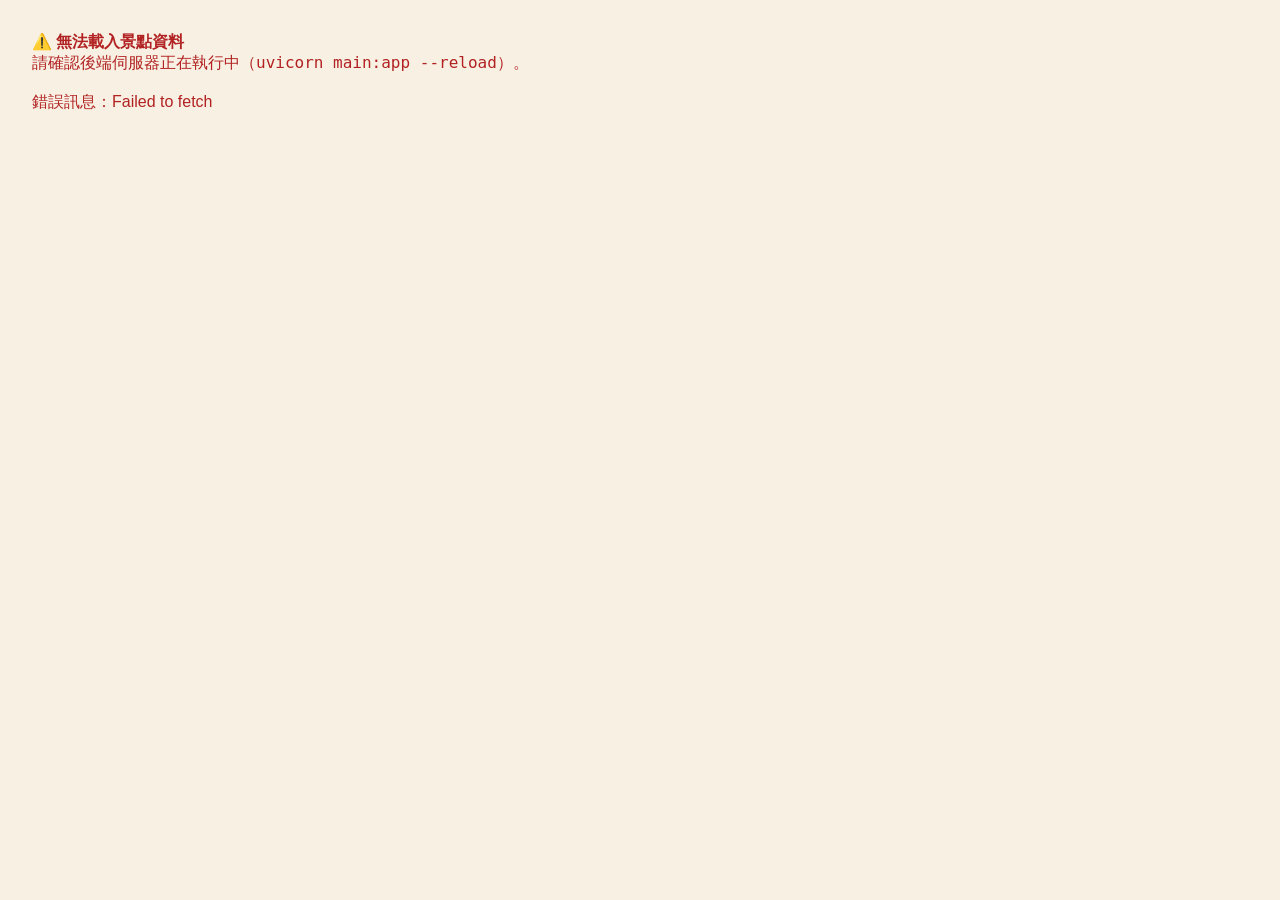
==== card.html @ 756aeb40 "11:52 with 302+ images" ====
<!DOCTYPE html>
<html lang="zh-TW">
<head>
  <meta charset="UTF-8" />
  <meta name="viewport" content="width=device-width, initial-scale=1.0" />
  <title>台灣神社集章圖鑑</title>
  <link rel="preconnect" href="https://fonts.googleapis.com" />
  <link rel="preconnect" href="https://fonts.gstatic.com" crossorigin />
  <link href="https://fonts.googleapis.com/css2?family=Noto+Serif+TC:wght@400;700&display=swap" rel="stylesheet" />
  <link rel="stylesheet" href="card.css" />
</head>
<body>

  <header class="site-header">
    <div class="header-inner">
      <a href="index.html" class="back-btn" aria-label="返回神社地圖">← 地圖</a>
      <div class="header-icon" aria-hidden="true">⛩️</div>
      <div>
        <h1 class="site-title">台灣神社集章圖鑑</h1>
        <p class="site-sub">走訪神社，集齊印章</p>
      </div>
    </div>
  </header>

  <main class="app">

    <!-- 進度條 -->
    <section class="progress-section" aria-label="集章進度">
      <p class="progress-label">已集章 <strong id="prog-count">0</strong> / <span id="prog-total">13</span></p>
      <div class="progress-bar-wrap" role="progressbar" aria-valuemin="0" aria-valuemax="13" aria-valuenow="0" id="prog-bar-aria">
        <div class="progress-bar" id="prog-bar"></div>
      </div>
    </section>

    <!-- 分頁 -->
    <nav class="tabs" aria-label="分頁">
      <button class="tab active" data-tab="gallery" onclick="switchTab('gallery')">圖鑑</button>
      <button class="tab" data-tab="gps" onclick="switchTab('gps')">GPS 打卡</button>
      <button class="tab" data-tab="collected" onclick="switchTab('collected')">已集章</button>
    </nav>

    <!-- 圖鑑頁 -->
    <section id="tab-gallery" class="section active" aria-label="所有章">
      <div class="grid" id="gallery-grid"></div>
    </section>

    <!-- GPS 打卡頁 -->
    <section id="tab-gps" class="section" aria-label="GPS打卡">
      <div class="gps-panel">
        <div class="gps-status">
          <div class="status-dot" id="status-dot"></div>
          <span class="status-text" id="status-text">點擊下方按鈕取得位置</span>
        </div>
        <div class="coord-row">
          <div class="coord-box">
            <div class="coord-label">緯度</div>
            <div class="coord-val" id="lat-val">—</div>
          </div>
          <div class="coord-box">
            <div class="coord-label">經度</div>
            <div class="coord-val" id="lng-val">—</div>
          </div>
        </div>
        <button class="check-btn" id="check-btn" onclick="checkLocation()">
          📍 取得 GPS 位置並打卡
        </button>
        <div id="nearest-box" class="nearest" style="display:none">
          <div class="nearest-label">最近景點</div>
          <div class="nearest-name" id="nearest-name">—</div>
          <div class="nearest-dist" id="nearest-dist">—</div>
        </div>
        <div id="result-banner" class="result-banner" style="display:none"></div>
      </div>
    </section>

    <!-- 已集章頁 -->
    <section id="tab-collected" class="section" aria-label="已集章">
      <div class="grid" id="collected-grid"></div>
      <div id="collected-empty" class="empty-hint" style="display:none">
        <span class="empty-icon" aria-hidden="true">🗺️</span>
        <p>尚未集到任何章，趕快出發吧！</p>
      </div>
    </section>

  </main>

  <!-- 詳細資訊 Modal -->
  <div class="modal-overlay" id="modal" role="dialog" aria-modal="true" aria-labelledby="modal-title" onclick="closeModalOverlay(event)">
    <div class="modal">
      <div class="modal-img" id="modal-img"></div>
      <div class="modal-title" id="modal-title"></div>
      <div class="modal-sub" id="modal-sub"></div>
      <div class="modal-period" id="modal-period"></div>
      <div class="modal-status" id="modal-status"></div>
      <div class="modal-desc" id="modal-desc"></div>
      <button class="modal-close" onclick="closeModal()">關閉</button>
    </div>
  </div>

  <script src="data.js"></script>
  <script src="app.js"></script>
</body>
</html>
---- card.css ----
/* ==========================================
   台灣廟宇集章圖鑑 — style.css
   ========================================== */

/* === Reset & Base === */
*, *::before, *::after {
  box-sizing: border-box;
  margin: 0;
  padding: 0;
}

:root {
  --red: #B22222;
  --red-dark: #8B0000;
  --gold: #C8960C;
  --gold-light: rgba(200, 150, 12, 0.12);
  --gold-border: rgba(200, 150, 12, 0.35);
  --paper: #FAF3E0;
  --ink: #2C1810;
  --border-light: rgba(139, 90, 43, 0.2);
  --border-mid: rgba(139, 90, 43, 0.45);
  --bg: #F7F0E3;
  --card-bg: #FFFDF6;
  --text-primary: #2C1810;
  --text-secondary: #6B4E3D;
  --text-muted: #9C7B6B;
}

html {
  font-size: 16px;
}

body {
  font-family: 'Noto Serif TC', serif;
  background: var(--bg);
  color: var(--text-primary);
  min-height: 100vh;
}

/* === Header === */
.site-header {
  background: var(--red);
  padding: 1.25rem 1rem 1rem;
  box-shadow: 0 2px 8px rgba(0,0,0,0.15);
}

.header-inner {
  max-width: 680px;
  margin: 0 auto;
  display: flex;
  align-items: center;
  gap: 12px;
}

.back-btn {
  color: rgba(255,255,255,0.85);
  text-decoration: none;
  font-size: 13px;
  font-family: 'Noto Serif TC', serif;
  letter-spacing: 0.05em;
  border: 1px solid rgba(255,255,255,0.35);
  border-radius: 20px;
  padding: 4px 12px;
  white-space: nowrap;
  transition: background 0.2s, color 0.2s;
}

.back-btn:hover {
  background: rgba(255,255,255,0.15);
  color: #fff;
}

.header-icon {
  font-size: 32px;
  line-height: 1;
}

.site-title {
  font-size: 20px;
  font-weight: 700;
  color: #fff;
  letter-spacing: 0.1em;
}

.site-sub {
  font-size: 12px;
  color: rgba(255,255,255,0.75);
  margin-top: 2px;
  letter-spacing: 0.05em;
}

/* === Main Layout === */
.app {
  max-width: 680px;
  margin: 0 auto;
  padding: 1.25rem 1rem 3rem;
}

/* === Progress === */
.progress-section {
  margin-bottom: 1.25rem;
}

.progress-label {
  font-size: 13px;
  color: var(--text-secondary);
  margin-bottom: 6px;
}

.progress-label strong {
  color: var(--red);
  font-weight: 700;
}

.progress-bar-wrap {
  background: rgba(139, 90, 43, 0.12);
  border-radius: 99px;
  height: 8px;
  overflow: hidden;
}

.progress-bar {
  height: 100%;
  background: var(--red);
  border-radius: 99px;
  transition: width 0.4s ease;
  width: 0%;
}

/* === Tabs === */
.tabs {
  display: flex;
  border-bottom: 1.5px solid var(--border-mid);
  margin-bottom: 1.25rem;
}

.tab {
  padding: 9px 20px;
  font-size: 14px;
  font-family: 'Noto Serif TC', serif;
  cursor: pointer;
  border: none;
  background: transparent;
  color: var(--text-muted);
  border-bottom: 2px solid transparent;
  margin-bottom: -1.5px;
  transition: color 0.2s;
  letter-spacing: 0.05em;
}

.tab.active {
  color: var(--red);
  border-bottom-color: var(--red);
  font-weight: 700;
}

.tab:hover:not(.active) {
  color: var(--text-primary);
}

/* === Sections === */
.section {
  display: none;
}

.section.active {
  display: block;
}

/* === Stamp Grid === */
.grid {
  display: grid;
  grid-template-columns: repeat(auto-fill, minmax(140px, 1fr));
  gap: 12px;
}

/* === Stamp Card === */
.stamp-card {
  background: var(--card-bg);
  border: 0.5px solid var(--border-light);
  border-radius: 12px;
  padding: 14px 10px 12px;
  text-align: center;
  cursor: pointer;
  transition: transform 0.15s, border-color 0.15s, box-shadow 0.15s;
  position: relative;
}

.stamp-card:hover {
  transform: translateY(-2px);
  border-color: var(--border-mid);
  box-shadow: 0 4px 12px rgba(139, 90, 43, 0.1);
}

.stamp-card.is-collected {
  border-color: var(--gold-border);
  background: linear-gradient(135deg, #FFFDF6 60%, rgba(200,150,12,0.05));
}

.stamp-img-wrap {
  width: 76px;
  height: 76px;
  border-radius: 50%;
  overflow: hidden;
  margin: 0 auto 10px;
  border: 2px solid var(--border-light);
  display: flex;
  align-items: center;
  justify-content: center;
  background: #f5ede0;
}

.stamp-img-wrap.collected {
  border-color: var(--gold-border);
  background: var(--gold-light);
}

.stamp-img-wrap.locked {
  filter: grayscale(1);
  opacity: 0.45;
}

.stamp-img-wrap img {
  width: 100%;
  height: 100%;
  object-fit: cover;
}

/* Fallback emoji placeholder */
.stamp-emoji {
  font-size: 30px;
  line-height: 1;
}

.stamp-badge {
  position: absolute;
  top: 8px;
  right: 8px;
  width: 20px;
  height: 20px;
  border-radius: 50%;
  font-size: 10px;
  display: flex;
  align-items: center;
  justify-content: center;
}

.badge-collected {
  background: #d4edda;
  color: #155724;
}

.badge-locked {
  background: rgba(139,90,43,0.1);
  color: var(--text-muted);
}

.stamp-name {
  font-size: 12px;
  font-weight: 700;
  color: var(--text-primary);
  margin-bottom: 3px;
  line-height: 1.4;
}

.stamp-city {
  font-size: 11px;
  color: var(--text-muted);
}

/* === GPS Panel === */
.gps-panel {
  background: var(--card-bg);
  border: 0.5px solid var(--border-light);
  border-radius: 12px;
  padding: 1.25rem;
}

.gps-status {
  display: flex;
  align-items: center;
  gap: 10px;
  margin-bottom: 1rem;
}

.status-dot {
  width: 10px;
  height: 10px;
  border-radius: 50%;
  background: #aaa;
  flex-shrink: 0;
  transition: background 0.3s;
}

.status-dot.active {
  background: #28a745;
  animation: pulse 1.5s infinite;
}

.status-dot.error {
  background: #dc3545;
}

@keyframes pulse {
  0%, 100% { opacity: 1; }
  50%       { opacity: 0.35; }
}

.status-text {
  font-size: 14px;
  color: var(--text-secondary);
}

.coord-row {
  display: grid;
  grid-template-columns: 1fr 1fr;
  gap: 10px;
  margin-bottom: 1rem;
}

.coord-box {
  background: var(--bg);
  border-radius: 8px;
  padding: 10px 12px;
  border: 0.5px solid var(--border-light);
}

.coord-label {
  font-size: 11px;
  color: var(--text-muted);
  margin-bottom: 3px;
}

.coord-val {
  font-size: 15px;
  font-weight: 700;
  color: var(--text-primary);
  font-family: 'Courier New', monospace;
}

.check-btn {
  width: 100%;
  padding: 12px;
  background: var(--red);
  color: #fff;
  border: none;
  border-radius: 8px;
  font-size: 15px;
  font-family: 'Noto Serif TC', serif;
  cursor: pointer;
  letter-spacing: 0.05em;
  transition: opacity 0.2s, background 0.2s;
}

.check-btn:hover {
  background: var(--red-dark);
}

.check-btn:disabled {
  opacity: 0.5;
  cursor: not-allowed;
}

.nearest {
  margin-top: 1rem;
  padding: 12px 14px;
  background: var(--bg);
  border-radius: 8px;
  border: 0.5px solid var(--border-light);
}

.nearest-label {
  font-size: 11px;
  color: var(--text-muted);
  margin-bottom: 4px;
}

.nearest-name {
  font-weight: 700;
  color: var(--text-primary);
  font-size: 15px;
  margin-bottom: 2px;
}

.nearest-dist {
  font-size: 12px;
  color: var(--text-secondary);
}

.result-banner {
  margin-top: 1rem;
  padding: 14px 16px;
  border-radius: 8px;
  font-size: 14px;
  font-weight: 700;
  text-align: center;
  line-height: 1.5;
}

.result-success {
  background: #d4edda;
  color: #155724;
  border: 0.5px solid #c3e6cb;
}

.result-fail {
  background: #fff3cd;
  color: #856404;
  border: 0.5px solid #ffeeba;
}

.result-already {
  background: #d1ecf1;
  color: #0c5460;
  border: 0.5px solid #bee5eb;
}

/* === Empty State === */
.empty-hint {
  text-align: center;
  padding: 3rem 1rem;
  color: var(--text-muted);
  font-size: 14px;
}

.empty-icon {
  display: block;
  font-size: 36px;
  margin-bottom: 10px;
}

/* === Modal === */
.modal-overlay {
  position: fixed;
  inset: 0;
  background: rgba(0, 0, 0, 0.5);
  display: flex;
  align-items: center;
  justify-content: center;
  z-index: 999;
  opacity: 0;
  pointer-events: none;
  transition: opacity 0.2s;
  padding: 1rem;
}

.modal-overlay.open {
  opacity: 1;
  pointer-events: auto;
}

.modal {
  background: var(--card-bg);
  border-radius: 16px;
  padding: 1.75rem 1.5rem;
  width: 100%;
  max-width: 300px;
  text-align: center;
  border: 0.5px solid var(--border-mid);
  box-shadow: 0 8px 32px rgba(0,0,0,0.18);
}

.modal-img {
  width: 100px;
  height: 100px;
  border-radius: 50%;
  border: 2px solid var(--border-light);
  margin: 0 auto 14px;
  overflow: hidden;
  display: flex;
  align-items: center;
  justify-content: center;
  background: #f5ede0;
  font-size: 42px;
}

.modal-img img {
  width: 100%;
  height: 100%;
  object-fit: cover;
}

.modal-title {
  font-size: 18px;
  font-weight: 700;
  color: var(--text-primary);
  margin-bottom: 4px;
}

.modal-sub {
  font-size: 13px;
  color: var(--text-secondary);
  margin-bottom: 6px;
}

.modal-period {
  font-size: 12px;
  color: var(--gold);
  font-weight: 700;
  letter-spacing: 0.05em;
  margin-bottom: 6px;
}

.modal-desc {
  font-size: 12px;
  color: var(--text-secondary);
  line-height: 1.7;
  text-align: left;
  margin-bottom: 16px;
  max-height: 120px;
  overflow-y: auto;
  border-top: 0.5px solid var(--border-light);
  padding-top: 10px;
}

.modal-status {
  font-size: 13px;
  font-weight: 700;
  margin-bottom: 10px;
}

.modal-status.collected {
  color: #155724;
}

.modal-status.not-collected {
  color: #856404;
}

.modal-close {
  border: 0.5px solid var(--border-mid);
  background: transparent;
  border-radius: 8px;
  padding: 9px 28px;
  cursor: pointer;
  font-family: 'Noto Serif TC', serif;
  font-size: 14px;
  color: var(--text-primary);
  transition: background 0.15s;
}

.modal-close:hover {
  background: rgba(139, 90, 43, 0.07);
}

/* === Responsive === */
@media (max-width: 480px) {
  .grid {
    grid-template-columns: repeat(auto-fill, minmax(110px, 1fr));
    gap: 10px;
  }

  .tab {
    padding: 9px 14px;
    font-size: 13px;
  }

  .site-title {
    font-size: 17px;
  }
}
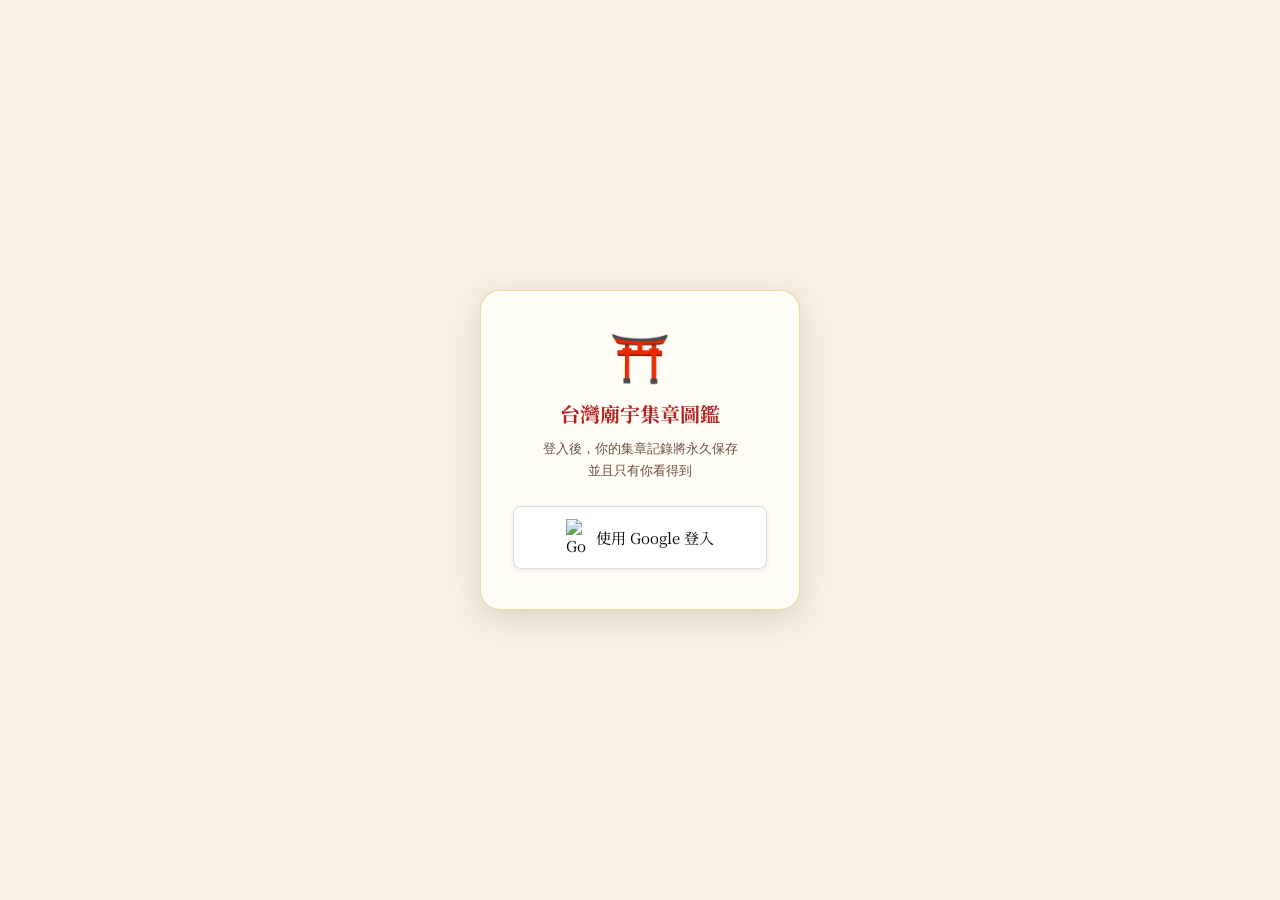
==== commit 3160772c: "Update 更新google登入功能" ====
--- a/card.html
+++ b/card.html
@@ -3,7 +3,7 @@
 <head>
   <meta charset="UTF-8" />
   <meta name="viewport" content="width=device-width, initial-scale=1.0" />
-  <title>台灣神社集章圖鑑</title>
+  <title>台灣廟宇集章圖鑑</title>
   <link rel="preconnect" href="https://fonts.googleapis.com" />
   <link rel="preconnect" href="https://fonts.gstatic.com" crossorigin />
   <link href="https://fonts.googleapis.com/css2?family=Noto+Serif+TC:wght@400;700&display=swap" rel="stylesheet" />
@@ -13,21 +13,42 @@
 
   <header class="site-header">
     <div class="header-inner">
-      <a href="index.html" class="back-btn" aria-label="返回神社地圖">← 地圖</a>
+      <a href="index.html" class="back-btn" aria-label="返回廟宇地圖">← 地圖</a>
       <div class="header-icon" aria-hidden="true">⛩️</div>
       <div>
-        <h1 class="site-title">台灣神社集章圖鑑</h1>
-        <p class="site-sub">走訪神社，集齊印章</p>
+        <h1 class="site-title">台灣廟宇集章圖鑑</h1>
+        <p class="site-sub">走訪廟宇，集齊印章</p>
       </div>
     </div>
   </header>
 
-  <main class="app">
+  <!-- 登入畫面 -->
+  <div id="login-screen" class="login-screen">
+    <div class="login-card">
+      <div class="login-icon">⛩️</div>
+      <h2 class="login-title">台灣廟宇集章圖鑑</h2>
+      <p class="login-desc">登入後，你的集章記錄將永久保存<br>並且只有你看得到</p>
+      <button id="google-login-btn" class="google-btn">
+        <img src="https://www.gstatic.com/firebasejs/ui/2.0.0/images/auth/google.svg" alt="Google" width="20" />
+        使用 Google 登入
+      </button>
+    </div>
+  </div>
+
+  <!-- 主應用（登入後才顯示） -->
+  <main class="app" id="main-app" style="display:none">
+
+    <!-- 使用者資訊列 -->
+    <div class="user-bar">
+      <img id="user-avatar" class="user-avatar" src="" alt="" />
+      <span id="user-name" class="user-name"></span>
+      <button id="logout-btn" class="logout-btn">登出</button>
+    </div>
 
     <!-- 進度條 -->
     <section class="progress-section" aria-label="集章進度">
-      <p class="progress-label">已集章 <strong id="prog-count">0</strong> / <span id="prog-total">13</span></p>
-      <div class="progress-bar-wrap" role="progressbar" aria-valuemin="0" aria-valuemax="13" aria-valuenow="0" id="prog-bar-aria">
+      <p class="progress-label">已集章 <strong id="prog-count">0</strong> / <span id="prog-total">0</span></p>
+      <div class="progress-bar-wrap" role="progressbar" aria-valuemin="0" aria-valuemax="0" aria-valuenow="0" id="prog-bar-aria">
         <div class="progress-bar" id="prog-bar"></div>
       </div>
     </section>
@@ -97,7 +118,9 @@
     </div>
   </div>
 
+  <!-- Firebase SDK -->
+  <script type="module" src="firebase.js"></script>
   <script src="data.js"></script>
   <script src="app.js"></script>
 </body>
-</html>
+</html>
--- a/card.css
+++ b/card.css
@@ -1,47 +1,613 @@
-/* ==========================================
-   台灣廟宇集章圖鑑 — style.css
-   ========================================== */
-
-/* === Reset & Base === */
+/* =====================
+   CSS 變數 — 廟宇主題
+   ===================== */
+:root {
+  --red-dark:    #902E22;   /* 主色：深硃紅 */
+  --red-mid:     #B03A2A;   /* 中紅 hover用 */
+  --gold:        #E3C297;   /* 主色：金沙色 */
+  --gold-light:  #F2DDB5;   /* 淡金 */
+  --gold-deep:   #C4A46B;   /* 深金 邊框用 */
+  --cream:       #FDF6E9;   /* 米白底 */
+  --ink:         #3A1A10;   /* 墨色文字 */
+  --ink-light:   #6B3828;   /* 次要文字 */
+  --shadow:      rgba(80, 20, 10, 0.18);
+}
+
+/* =====================
+   Reset & Base
+   ===================== */
 *, *::before, *::after {
   box-sizing: border-box;
   margin: 0;
   padding: 0;
 }
 
-:root {
-  --red: #B22222;
-  --red-dark: #8B0000;
-  --gold: #C8960C;
-  --gold-light: rgba(200, 150, 12, 0.12);
-  --gold-border: rgba(200, 150, 12, 0.35);
-  --paper: #FAF3E0;
-  --ink: #2C1810;
-  --border-light: rgba(139, 90, 43, 0.2);
-  --border-mid: rgba(139, 90, 43, 0.45);
-  --bg: #F7F0E3;
-  --card-bg: #FFFDF6;
-  --text-primary: #2C1810;
-  --text-secondary: #6B4E3D;
-  --text-muted: #9C7B6B;
-}
-
-html {
+body {
+  font-family: 'Noto Sans TC', sans-serif;
+  background-color: var(--cream);
+  background-image:
+    radial-gradient(circle at 20% 10%, rgba(227,194,151,0.18) 0%, transparent 55%),
+    radial-gradient(circle at 80% 90%, rgba(144,46,34,0.08) 0%, transparent 55%);
+  color: var(--ink);
+  min-height: 100vh;
+}
+
+/* =====================
+   頂底裝飾紋路
+   ===================== */
+.top-border-pattern,
+.footer-pattern {
+  width: 100%;
+  height: 10px;
+  background: repeating-linear-gradient(
+    90deg,
+    var(--red-dark) 0px,
+    var(--red-dark) 18px,
+    var(--gold-deep) 18px,
+    var(--gold-deep) 22px,
+    var(--red-dark) 22px,
+    var(--red-dark) 40px
+  );
+}
+
+.footer-pattern {
+  margin-top: 40px;
+}
+
+/* =====================
+   Header
+   ===================== */
+.site-header {
+  background: linear-gradient(160deg, var(--red-dark) 0%, #6B1F14 100%);
+  text-align: center;
+  padding: 40px 20px 32px;
+  position: relative;
+  overflow: hidden;
+}
+
+/* 水印紋路 */
+.site-header::before {
+  content: "廟";
+  position: absolute;
+  font-family: 'Noto Serif TC', serif;
+  font-size: 260px;
+  font-weight: 900;
+  color: rgba(255,255,255,0.03);
+  top: -40px;
+  left: 50%;
+  transform: translateX(-50%);
+  pointer-events: none;
+  user-select: none;
+}
+
+.header-ornament {
+  font-size: 18px;
+  color: var(--gold);
+  letter-spacing: 8px;
+  margin-bottom: 12px;
+  opacity: 0.8;
+}
+
+.site-header h1 {
+  font-family: 'Noto Serif TC', serif;
+  font-weight: 900;
+  font-size: clamp(26px, 5vw, 42px);
+  color: var(--gold);
+  letter-spacing: 6px;
+  text-shadow: 0 2px 16px rgba(0,0,0,0.4);
+  margin-bottom: 16px;
+}
+
+.header-subtitle-line {
+  display: flex;
+  align-items: center;
+  justify-content: center;
+  gap: 12px;
+  margin-bottom: 14px;
+}
+
+.line-deco {
+  display: block;
+  width: 60px;
+  height: 1px;
+  background: linear-gradient(90deg, transparent, var(--gold-deep), transparent);
+}
+
+.subtitle-text {
+  font-family: 'Noto Serif TC', serif;
+  font-size: 14px;
+  color: var(--gold-light);
+  letter-spacing: 4px;
+}
+
+.header-desc {
+  font-size: 13px;
+  color: rgba(227, 194, 151, 0.65);
+  letter-spacing: 1px;
+  line-height: 1.7;
+}
+
+/* =====================
+   Audio
+   ===================== */
+.audio_wrapper {
+  display: flex;
+  flex-direction: column;
+  align-items: center;
+  gap: 8px;
+  padding: 20px;
+}
+
+.audio-label {
+  font-size: 12px;
+  color: var(--ink-light);
+  letter-spacing: 2px;
+  font-family: 'Noto Serif TC', serif;
+}
+
+audio {
+  width: 280px;
+  height: 36px;
+  border-radius: 20px;
+  outline: none;
+  accent-color: var(--red-dark);
+}
+
+/* =====================
+   Controls
+   ===================== */
+.controls_wrapper {
+  display: flex;
+  justify-content: center;
+  padding: 0 20px;
+  margin-bottom: 20px;
+}
+
+#controls {
+  background: linear-gradient(135deg, #fff 0%, var(--gold-light) 100%);
+  border: 1.5px solid var(--gold-deep);
+  border-radius: 18px;
+  padding: 22px 32px;
+  box-shadow: 0 4px 24px var(--shadow), inset 0 1px 0 rgba(255,255,255,0.9);
+  width: 100%;
+  max-width: 760px;
+  position: relative;
+}
+
+/* 角落裝飾 */
+#controls::before,
+#controls::after {
+  content: "✦";
+  position: absolute;
+  font-size: 10px;
+  color: var(--gold-deep);
+  opacity: 0.6;
+}
+#controls::before { top: 10px; left: 14px; }
+#controls::after  { bottom: 10px; right: 14px; }
+
+.year-control-row {
+  display: flex;
+  align-items: center;
+  gap: 14px;
+  margin-bottom: 18px;
+  flex-wrap: wrap;
+}
+
+.year-label {
+  font-family: 'Noto Serif TC', serif;
+  font-size: 14px;
+  font-weight: 600;
+  color: var(--red-dark);
+  white-space: nowrap;
+  letter-spacing: 2px;
+}
+
+#yearSlider {
+  flex: 1;
+  min-width: 120px;
+  accent-color: var(--red-dark);
+  height: 4px;
+  cursor: pointer;
+}
+
+.year-display {
+  font-family: 'Noto Serif TC', serif;
+  font-size: 22px;
+  font-weight: 700;
+  color: var(--red-dark);
+  min-width: 52px;
+  text-align: center;
+  letter-spacing: 1px;
+}
+
+#yearInput {
+  width: 72px;
+  padding: 6px 8px;
+  font-size: 14px;
+  font-family: 'Noto Sans TC', sans-serif;
+  border: 1.5px solid var(--gold-deep);
+  border-radius: 8px;
+  text-align: center;
+  background: rgba(255,255,255,0.7);
+  color: var(--ink);
+  outline: none;
+  transition: border-color 0.2s;
+}
+#yearInput:focus {
+  border-color: var(--red-dark);
+}
+
+/* 數量 chips */
+.count-row {
+  display: flex;
+  justify-content: center;
+  gap: 12px;
+  flex-wrap: wrap;
+}
+
+.count-chip {
+  display: flex;
+  align-items: center;
+  gap: 6px;
+  padding: 6px 16px;
+  border-radius: 30px;
+  font-size: 13px;
+  font-weight: 500;
+  letter-spacing: 1px;
+  border: 1.5px solid transparent;
+}
+
+.count-chip.guan {
+  background: rgba(144, 46, 34, 0.08);
+  border-color: rgba(144, 46, 34, 0.2);
+  color: var(--red-dark);
+}
+.count-chip.xian {
+  background: rgba(196, 164, 107, 0.15);
+  border-color: var(--gold-deep);
+  color: #7A5C20;
+}
+.count-chip.xiang {
+  background: rgba(58, 26, 16, 0.06);
+  border-color: rgba(58, 26, 16, 0.15);
+  color: var(--ink);
+}
+
+.count-icon {
+  font-size: 15px;
+}
+
+/* =====================
+   Button
+   ===================== */
+.button_wrapper {
+  display: flex;
+  justify-content: center;
+  gap: 12px;
+  margin-bottom: 20px;
+}
+
+.count-chip {
+  cursor: pointer;
+  font-family: 'Noto Sans TC', sans-serif;
+}
+
+.count-chip:hover {
+  transform: translateY(-1px);
+  box-shadow: 0 2px 8px rgba(80, 20, 10, 0.15);
+}
+
+#viewAll {
+  display: flex;
+  align-items: center;
+  gap: 8px;
+  padding: 11px 28px;
+  font-size: 14px;
+  font-family: 'Noto Serif TC', serif;
+  font-weight: 600;
+  letter-spacing: 3px;
+  background: var(--red-dark);
+  color: var(--gold);
+  border: 1.5px solid var(--gold-deep);
+  border-radius: 30px;
+  cursor: pointer;
+  transition: background 0.2s, color 0.2s, box-shadow 0.2s;
+  box-shadow: 0 3px 14px rgba(144, 46, 34, 0.30);
+}
+
+#viewAll:hover {
+  background: var(--red-mid);
+  color: var(--gold-light);
+  box-shadow: 0 5px 20px rgba(144, 46, 34, 0.42);
+}
+
+.btn-icon {
   font-size: 16px;
 }
 
-body {
-  font-family: 'Noto Serif TC', serif;
-  background: var(--bg);
-  color: var(--text-primary);
-  min-height: 100vh;
-}
-
-/* === Header === */
+.nav-btn {
+  display: flex;
+  align-items: center;
+  gap: 8px;
+  padding: 11px 28px;
+  font-size: 14px;
+  font-family: 'Noto Serif TC', serif;
+  font-weight: 600;
+  letter-spacing: 3px;
+  background: var(--cream);
+  color: var(--red-dark);
+  border: 1.5px solid var(--gold-deep);
+  border-radius: 30px;
+  cursor: pointer;
+  text-decoration: none;
+  transition: background 0.2s, color 0.2s, box-shadow 0.2s;
+  box-shadow: 0 3px 14px rgba(144, 46, 34, 0.15);
+}
+
+.nav-btn:hover {
+  background: var(--gold-light);
+  color: var(--red-mid);
+  box-shadow: 0 5px 20px rgba(144, 46, 34, 0.25);
+}
+
+/* =====================
+   before description
+   ===================== */
+.mini-popup {
+  display: flex;
+  flex-direction: column;
+  align-items: center;
+  gap: 8px;
+  font-family: 'Noto Sans TC', sans-serif;
+  text-align: center;
+}
+
+.mini-popup strong {
+  color: var(--red-dark);
+  font-family: 'Noto Serif TC', serif;
+}
+
+.mini-popup button {
+  padding: 5px 12px;
+  border: 1px solid var(--gold-deep);
+  border-radius: 999px;
+  background: white;
+  color: var(--ink);
+  cursor: pointer;
+}
+
+.mini-popup button:hover {
+  background: var(--gold-light);
+}
+
+/* =====================
+   description
+   ===================== */
+.place-modal {
+  position: fixed;
+  inset: 0;
+  z-index: 9999;
+  display: flex;
+  justify-content: center;
+  align-items: center;
+  background: rgba(0, 0, 0, 0.35);
+}
+
+.place-modal.hidden {
+  display: none;
+}
+
+.modal-card {
+  position: relative;
+  width: 340px;
+  max-height: 82vh;
+  overflow-y: auto;
+  background: var(--cream);
+  border: 2px solid var(--gold-deep);
+  border-radius: 18px;
+  box-shadow: 0 8px 32px rgba(0,0,0,0.28);
+  padding: 22px;
+}
+
+.close-modal {
+  position: absolute;
+  top: 10px;
+  right: 14px;
+  border: none;
+  background: transparent;
+  font-size: 26px;
+  cursor: pointer;
+  color: var(--ink);
+}
+
+.modal-card h3 {
+  font-family: 'Noto Serif TC', serif;
+  color: var(--red-dark);
+  text-align: center;
+  margin-bottom: 12px;
+  padding: 0 28px;
+}
+
+.photo-tabs {
+  display: flex;
+  justify-content: center;
+  gap: 8px;
+  margin-bottom: 10px;
+}
+
+.photo-tabs button {
+  padding: 5px 14px;
+  border: 1px solid var(--gold-deep);
+  border-radius: 999px;
+  background: white;
+  cursor: pointer;
+}
+
+.photo-tabs button:hover {
+  background: var(--gold-light);
+}
+
+.photo-title {
+  text-align: center;
+  font-weight: 600;
+  margin-bottom: 8px;
+}
+
+.popup-photo {
+  width: 100%;
+  height: 180px;
+  object-fit: cover;
+  border-radius: 10px;
+  border: 1px solid var(--gold-deep);
+}
+
+.popup-info {
+  margin-top: 14px;
+  font-size: 14px;
+  line-height: 1.7;
+}
+
+.popup-info p {
+  margin-bottom: 8px;
+}
+
+/* =====================
+   Map
+   ===================== */
+.map-frame {
+  padding: 0 16px;
+  max-width: 1100px;
+  margin: 0 auto;
+}
+
+#map {
+  height: 580px;
+  width: 100%;
+  border-radius: 14px;
+  border: 3px solid var(--gold-deep);
+  box-shadow: 0 6px 32px var(--shadow);
+  overflow: hidden;
+}
+/* ==========================================
+   登入畫面
+   ========================================== */
+.login-screen {
+  position: fixed;
+  inset: 0;
+  background: var(--bg, #F7F0E3);
+  display: flex;
+  align-items: center;
+  justify-content: center;
+  z-index: 9999;
+}
+
+.login-card {
+  background: var(--card-bg, #FFFDF6);
+  border: 1.5px solid var(--gold-border, rgba(200,150,12,0.35));
+  border-radius: 20px;
+  padding: 2.5rem 2rem;
+  text-align: center;
+  max-width: 320px;
+  width: 90%;
+  box-shadow: 0 8px 32px rgba(0,0,0,0.12);
+}
+
+.login-icon {
+  font-size: 48px;
+  margin-bottom: 12px;
+}
+
+.login-title {
+  font-family: 'Noto Serif TC', serif;
+  font-size: 20px;
+  font-weight: 700;
+  color: var(--red, #B22222);
+  margin-bottom: 10px;
+}
+
+.login-desc {
+  font-size: 13px;
+  color: var(--text-secondary, #6B4E3D);
+  line-height: 1.7;
+  margin-bottom: 24px;
+}
+
+.google-btn {
+  display: flex;
+  align-items: center;
+  justify-content: center;
+  gap: 10px;
+  width: 100%;
+  padding: 12px 20px;
+  background: #fff;
+  border: 1.5px solid #ddd;
+  border-radius: 8px;
+  font-size: 15px;
+  font-family: 'Noto Serif TC', serif;
+  cursor: pointer;
+  transition: background 0.2s, box-shadow 0.2s;
+  box-shadow: 0 2px 6px rgba(0,0,0,0.08);
+}
+
+.google-btn:hover {
+  background: #f8f8f8;
+  box-shadow: 0 4px 12px rgba(0,0,0,0.12);
+}
+
+/* ==========================================
+   使用者資訊列
+   ========================================== */
+.user-bar {
+  display: flex;
+  align-items: center;
+  gap: 10px;
+  padding: 10px 0 14px;
+  border-bottom: 1px solid var(--border-light, rgba(139,90,43,0.2));
+  margin-bottom: 14px;
+}
+
+.user-avatar {
+  width: 32px;
+  height: 32px;
+  border-radius: 50%;
+  object-fit: cover;
+  border: 1.5px solid var(--gold-border, rgba(200,150,12,0.35));
+}
+
+.user-name {
+  flex: 1;
+  font-size: 13px;
+  color: var(--text-secondary, #6B4E3D);
+  font-family: 'Noto Serif TC', serif;
+}
+
+.logout-btn {
+  padding: 5px 14px;
+  font-size: 12px;
+  font-family: 'Noto Serif TC', serif;
+  background: transparent;
+  border: 1px solid var(--border-mid, rgba(139,90,43,0.45));
+  border-radius: 20px;
+  cursor: pointer;
+  color: var(--text-muted, #9C7B6B);
+  transition: background 0.2s;
+}
+
+.logout-btn:hover {
+  background: rgba(139,90,43,0.07);
+}
+
+/* ==========================================
+   集章卡專用樣式
+   ========================================== */
+
+/* Header（集章卡版） */
 .site-header {
-  background: var(--red);
+  background: var(--red-dark);
   padding: 1.25rem 1rem 1rem;
   box-shadow: 0 2px 8px rgba(0,0,0,0.15);
+  text-align: left;
 }
 
 .header-inner {
@@ -50,6 +616,26 @@
   display: flex;
   align-items: center;
   gap: 12px;
+}
+
+.header-icon {
+  font-size: 32px;
+  line-height: 1;
+}
+
+.site-title {
+  font-size: 20px;
+  font-weight: 700;
+  color: var(--gold);
+  letter-spacing: 0.1em;
+  font-family: 'Noto Serif TC', serif;
+}
+
+.site-sub {
+  font-size: 12px;
+  color: rgba(255,255,255,0.75);
+  margin-top: 2px;
+  letter-spacing: 0.05em;
 }
 
 .back-btn {
@@ -70,45 +656,26 @@
   color: #fff;
 }
 
-.header-icon {
-  font-size: 32px;
-  line-height: 1;
-}
-
-.site-title {
-  font-size: 20px;
-  font-weight: 700;
-  color: #fff;
-  letter-spacing: 0.1em;
-}
-
-.site-sub {
-  font-size: 12px;
-  color: rgba(255,255,255,0.75);
-  margin-top: 2px;
-  letter-spacing: 0.05em;
-}
-
-/* === Main Layout === */
+/* Main Layout */
 .app {
   max-width: 680px;
   margin: 0 auto;
   padding: 1.25rem 1rem 3rem;
 }
 
-/* === Progress === */
+/* Progress */
 .progress-section {
   margin-bottom: 1.25rem;
 }
 
 .progress-label {
   font-size: 13px;
-  color: var(--text-secondary);
+  color: var(--ink-light);
   margin-bottom: 6px;
 }
 
 .progress-label strong {
-  color: var(--red);
+  color: var(--red-dark);
   font-weight: 700;
 }
 
@@ -121,16 +688,16 @@
 
 .progress-bar {
   height: 100%;
-  background: var(--red);
+  background: var(--red-dark);
   border-radius: 99px;
   transition: width 0.4s ease;
   width: 0%;
 }
 
-/* === Tabs === */
+/* Tabs */
 .tabs {
   display: flex;
-  border-bottom: 1.5px solid var(--border-mid);
+  border-bottom: 1.5px solid var(--gold-deep);
   margin-bottom: 1.25rem;
 }
 
@@ -141,7 +708,7 @@
   cursor: pointer;
   border: none;
   background: transparent;
-  color: var(--text-muted);
+  color: var(--ink-light);
   border-bottom: 2px solid transparent;
   margin-bottom: -1.5px;
   transition: color 0.2s;
@@ -149,35 +716,30 @@
 }
 
 .tab.active {
-  color: var(--red);
-  border-bottom-color: var(--red);
+  color: var(--red-dark);
+  border-bottom-color: var(--red-dark);
   font-weight: 700;
 }
 
 .tab:hover:not(.active) {
-  color: var(--text-primary);
-}
-
-/* === Sections === */
-.section {
-  display: none;
-}
-
-.section.active {
-  display: block;
-}
-
-/* === Stamp Grid === */
+  color: var(--ink);
+}
+
+/* Sections */
+.section { display: none; }
+.section.active { display: block; }
+
+/* Stamp Grid */
 .grid {
   display: grid;
   grid-template-columns: repeat(auto-fill, minmax(140px, 1fr));
   gap: 12px;
 }
 
-/* === Stamp Card === */
+/* Stamp Card */
 .stamp-card {
-  background: var(--card-bg);
-  border: 0.5px solid var(--border-light);
+  background: var(--cream);
+  border: 0.5px solid var(--gold-deep);
   border-radius: 12px;
   padding: 14px 10px 12px;
   text-align: center;
@@ -188,13 +750,12 @@
 
 .stamp-card:hover {
   transform: translateY(-2px);
-  border-color: var(--border-mid);
-  box-shadow: 0 4px 12px rgba(139, 90, 43, 0.1);
+  box-shadow: 0 4px 12px var(--shadow);
 }
 
 .stamp-card.is-collected {
-  border-color: var(--gold-border);
-  background: linear-gradient(135deg, #FFFDF6 60%, rgba(200,150,12,0.05));
+  border-color: var(--gold-deep);
+  background: linear-gradient(135deg, var(--cream) 60%, rgba(227,194,151,0.15));
 }
 
 .stamp-img-wrap {
@@ -203,16 +764,15 @@
   border-radius: 50%;
   overflow: hidden;
   margin: 0 auto 10px;
-  border: 2px solid var(--border-light);
-  display: flex;
-  align-items: center;
-  justify-content: center;
-  background: #f5ede0;
+  border: 2px solid var(--gold-deep);
+  display: flex;
+  align-items: center;
+  justify-content: center;
+  background: var(--gold-light);
 }
 
 .stamp-img-wrap.collected {
-  border-color: var(--gold-border);
-  background: var(--gold-light);
+  border-color: var(--gold-deep);
 }
 
 .stamp-img-wrap.locked {
@@ -226,7 +786,6 @@
   object-fit: cover;
 }
 
-/* Fallback emoji placeholder */
 .stamp-emoji {
   font-size: 30px;
   line-height: 1;
@@ -251,27 +810,28 @@
 }
 
 .badge-locked {
-  background: rgba(139,90,43,0.1);
-  color: var(--text-muted);
+  background: rgba(144,46,34,0.1);
+  color: var(--ink-light);
 }
 
 .stamp-name {
   font-size: 12px;
   font-weight: 700;
-  color: var(--text-primary);
+  color: var(--ink);
   margin-bottom: 3px;
   line-height: 1.4;
+  font-family: 'Noto Serif TC', serif;
 }
 
 .stamp-city {
   font-size: 11px;
-  color: var(--text-muted);
-}
-
-/* === GPS Panel === */
+  color: var(--ink-light);
+}
+
+/* GPS Panel */
 .gps-panel {
-  background: var(--card-bg);
-  border: 0.5px solid var(--border-light);
+  background: var(--cream);
+  border: 1.5px solid var(--gold-deep);
   border-radius: 12px;
   padding: 1.25rem;
 }
@@ -308,7 +868,7 @@
 
 .status-text {
   font-size: 14px;
-  color: var(--text-secondary);
+  color: var(--ink-light);
 }
 
 .coord-row {
@@ -319,30 +879,30 @@
 }
 
 .coord-box {
-  background: var(--bg);
+  background: var(--gold-light);
   border-radius: 8px;
   padding: 10px 12px;
-  border: 0.5px solid var(--border-light);
+  border: 0.5px solid var(--gold-deep);
 }
 
 .coord-label {
   font-size: 11px;
-  color: var(--text-muted);
+  color: var(--ink-light);
   margin-bottom: 3px;
 }
 
 .coord-val {
   font-size: 15px;
   font-weight: 700;
-  color: var(--text-primary);
+  color: var(--ink);
   font-family: 'Courier New', monospace;
 }
 
 .check-btn {
   width: 100%;
   padding: 12px;
-  background: var(--red);
-  color: #fff;
+  background: var(--red-dark);
+  color: var(--gold);
   border: none;
   border-radius: 8px;
   font-size: 15px;
@@ -352,39 +912,34 @@
   transition: opacity 0.2s, background 0.2s;
 }
 
-.check-btn:hover {
-  background: var(--red-dark);
-}
-
-.check-btn:disabled {
-  opacity: 0.5;
-  cursor: not-allowed;
-}
+.check-btn:hover { background: var(--red-mid); }
+.check-btn:disabled { opacity: 0.5; cursor: not-allowed; }
 
 .nearest {
   margin-top: 1rem;
   padding: 12px 14px;
-  background: var(--bg);
+  background: var(--gold-light);
   border-radius: 8px;
-  border: 0.5px solid var(--border-light);
+  border: 0.5px solid var(--gold-deep);
 }
 
 .nearest-label {
   font-size: 11px;
-  color: var(--text-muted);
+  color: var(--ink-light);
   margin-bottom: 4px;
 }
 
 .nearest-name {
   font-weight: 700;
-  color: var(--text-primary);
+  color: var(--ink);
   font-size: 15px;
   margin-bottom: 2px;
+  font-family: 'Noto Serif TC', serif;
 }
 
 .nearest-dist {
   font-size: 12px;
-  color: var(--text-secondary);
+  color: var(--ink-light);
 }
 
 .result-banner {
@@ -397,29 +952,15 @@
   line-height: 1.5;
 }
 
-.result-success {
-  background: #d4edda;
-  color: #155724;
-  border: 0.5px solid #c3e6cb;
-}
-
-.result-fail {
-  background: #fff3cd;
-  color: #856404;
-  border: 0.5px solid #ffeeba;
-}
-
-.result-already {
-  background: #d1ecf1;
-  color: #0c5460;
-  border: 0.5px solid #bee5eb;
-}
-
-/* === Empty State === */
+.result-success  { background: #d4edda; color: #155724; border: 0.5px solid #c3e6cb; }
+.result-fail     { background: #fff3cd; color: #856404; border: 0.5px solid #ffeeba; }
+.result-already  { background: #d1ecf1; color: #0c5460; border: 0.5px solid #bee5eb; }
+
+/* Empty State */
 .empty-hint {
   text-align: center;
   padding: 3rem 1rem;
-  color: var(--text-muted);
+  color: var(--ink-light);
   font-size: 14px;
 }
 
@@ -429,11 +970,11 @@
   margin-bottom: 10px;
 }
 
-/* === Modal === */
+/* Modal */
 .modal-overlay {
   position: fixed;
   inset: 0;
-  background: rgba(0, 0, 0, 0.5);
+  background: rgba(0,0,0,0.5);
   display: flex;
   align-items: center;
   justify-content: center;
@@ -450,27 +991,27 @@
 }
 
 .modal {
-  background: var(--card-bg);
+  background: var(--cream);
   border-radius: 16px;
   padding: 1.75rem 1.5rem;
   width: 100%;
   max-width: 300px;
   text-align: center;
-  border: 0.5px solid var(--border-mid);
-  box-shadow: 0 8px 32px rgba(0,0,0,0.18);
+  border: 1.5px solid var(--gold-deep);
+  box-shadow: 0 8px 32px var(--shadow);
 }
 
 .modal-img {
   width: 100px;
   height: 100px;
   border-radius: 50%;
-  border: 2px solid var(--border-light);
+  border: 2px solid var(--gold-deep);
   margin: 0 auto 14px;
   overflow: hidden;
   display: flex;
   align-items: center;
   justify-content: center;
-  background: #f5ede0;
+  background: var(--gold-light);
   font-size: 42px;
 }
 
@@ -483,19 +1024,20 @@
 .modal-title {
   font-size: 18px;
   font-weight: 700;
-  color: var(--text-primary);
+  color: var(--ink);
   margin-bottom: 4px;
+  font-family: 'Noto Serif TC', serif;
 }
 
 .modal-sub {
   font-size: 13px;
-  color: var(--text-secondary);
+  color: var(--ink-light);
   margin-bottom: 6px;
 }
 
 .modal-period {
   font-size: 12px;
-  color: var(--gold);
+  color: var(--gold-deep);
   font-weight: 700;
   letter-spacing: 0.05em;
   margin-bottom: 6px;
@@ -503,13 +1045,13 @@
 
 .modal-desc {
   font-size: 12px;
-  color: var(--text-secondary);
+  color: var(--ink-light);
   line-height: 1.7;
   text-align: left;
   margin-bottom: 16px;
   max-height: 120px;
   overflow-y: auto;
-  border-top: 0.5px solid var(--border-light);
+  border-top: 0.5px solid var(--gold-deep);
   padding-top: 10px;
 }
 
@@ -519,43 +1061,31 @@
   margin-bottom: 10px;
 }
 
-.modal-status.collected {
-  color: #155724;
-}
-
-.modal-status.not-collected {
-  color: #856404;
-}
+.modal-status.collected    { color: #155724; }
+.modal-status.not-collected { color: #856404; }
 
 .modal-close {
-  border: 0.5px solid var(--border-mid);
+  border: 1.5px solid var(--gold-deep);
   background: transparent;
   border-radius: 8px;
   padding: 9px 28px;
   cursor: pointer;
   font-family: 'Noto Serif TC', serif;
   font-size: 14px;
-  color: var(--text-primary);
+  color: var(--ink);
   transition: background 0.15s;
 }
 
 .modal-close:hover {
-  background: rgba(139, 90, 43, 0.07);
-}
-
-/* === Responsive === */
+  background: var(--gold-light);
+}
+
+/* Responsive */
 @media (max-width: 480px) {
   .grid {
     grid-template-columns: repeat(auto-fill, minmax(110px, 1fr));
     gap: 10px;
   }
-
-  .tab {
-    padding: 9px 14px;
-    font-size: 13px;
-  }
-
-  .site-title {
-    font-size: 17px;
-  }
-}
+  .tab { padding: 9px 14px; font-size: 13px; }
+  .site-title { font-size: 17px; }
+}
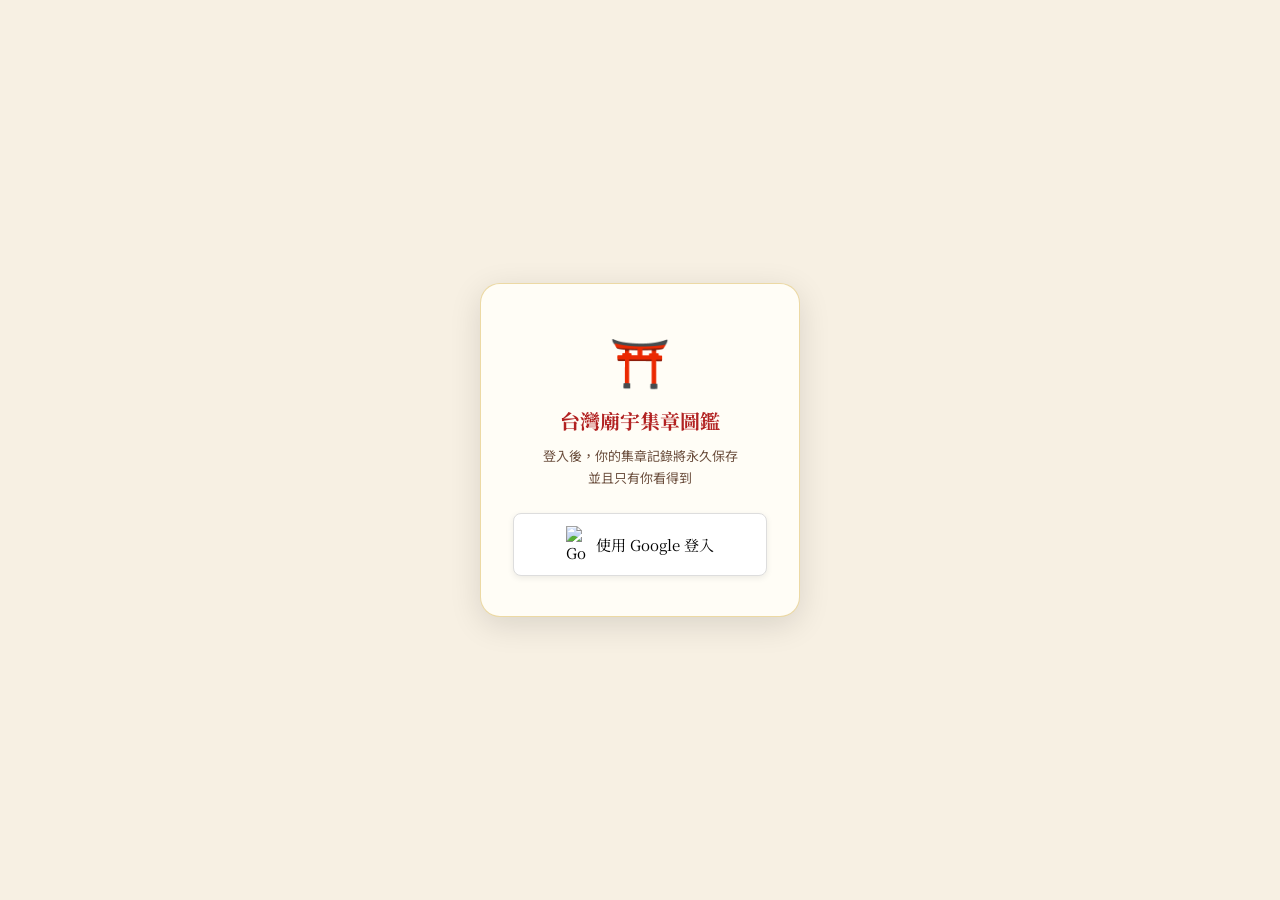
==== commit 63d6defa: "Update" ====
--- a/card.html
+++ b/card.html
@@ -6,14 +6,14 @@
   <title>台灣廟宇集章圖鑑</title>
   <link rel="preconnect" href="https://fonts.googleapis.com" />
   <link rel="preconnect" href="https://fonts.gstatic.com" crossorigin />
-  <link href="https://fonts.googleapis.com/css2?family=Noto+Serif+TC:wght@400;700&display=swap" rel="stylesheet" />
+  <link href="https://fonts.googleapis.com/css2?family=Noto+Serif+TC:wght@400;700&family=Noto+Sans+TC:wght@300;400;500&display=swap" rel="stylesheet" />
   <link rel="stylesheet" href="card.css" />
 </head>
 <body>
 
   <header class="site-header">
     <div class="header-inner">
-      <a href="index.html" class="back-btn" aria-label="返回廟宇地圖">← 地圖</a>
+      <a href="index.html" class="back-btn">← 地圖</a>
       <div class="header-icon" aria-hidden="true">⛩️</div>
       <div>
         <h1 class="site-title">台灣廟宇集章圖鑑</h1>
@@ -46,7 +46,7 @@
     </div>
 
     <!-- 進度條 -->
-    <section class="progress-section" aria-label="集章進度">
+    <section class="progress-section">
       <p class="progress-label">已集章 <strong id="prog-count">0</strong> / <span id="prog-total">0</span></p>
       <div class="progress-bar-wrap" role="progressbar" aria-valuemin="0" aria-valuemax="0" aria-valuenow="0" id="prog-bar-aria">
         <div class="progress-bar" id="prog-bar"></div>
@@ -54,19 +54,28 @@
     </section>
 
     <!-- 分頁 -->
-    <nav class="tabs" aria-label="分頁">
+    <nav class="tabs">
       <button class="tab active" data-tab="gallery" onclick="switchTab('gallery')">圖鑑</button>
       <button class="tab" data-tab="gps" onclick="switchTab('gps')">GPS 打卡</button>
       <button class="tab" data-tab="collected" onclick="switchTab('collected')">已集章</button>
     </nav>
 
     <!-- 圖鑑頁 -->
-    <section id="tab-gallery" class="section active" aria-label="所有章">
+    <section id="tab-gallery" class="section active">
+
+      <!-- 分類篩選列 -->
+      <div class="filter-row">
+        <button class="filter-btn active" data-filter="all" onclick="setFilter('all')">全部</button>
+        <button class="filter-btn" data-filter="官社" onclick="setFilter('官社')">🏯 官社</button>
+        <button class="filter-btn" data-filter="縣社" onclick="setFilter('縣社')">⛩ 縣社</button>
+        <button class="filter-btn" data-filter="鄉社" onclick="setFilter('鄉社')">🏮 鄉社</button>
+      </div>
+
       <div class="grid" id="gallery-grid"></div>
     </section>
 
     <!-- GPS 打卡頁 -->
-    <section id="tab-gps" class="section" aria-label="GPS打卡">
+    <section id="tab-gps" class="section">
       <div class="gps-panel">
         <div class="gps-status">
           <div class="status-dot" id="status-dot"></div>
@@ -95,21 +104,30 @@
     </section>
 
     <!-- 已集章頁 -->
-    <section id="tab-collected" class="section" aria-label="已集章">
+    <section id="tab-collected" class="section">
       <div class="grid" id="collected-grid"></div>
       <div id="collected-empty" class="empty-hint" style="display:none">
-        <span class="empty-icon" aria-hidden="true">🗺️</span>
+        <span class="empty-icon">🗺️</span>
         <p>尚未集到任何章，趕快出發吧！</p>
       </div>
     </section>
 
   </main>
 
-  <!-- 詳細資訊 Modal -->
-  <div class="modal-overlay" id="modal" role="dialog" aria-modal="true" aria-labelledby="modal-title" onclick="closeModalOverlay(event)">
+  <!-- Modal -->
+  <div class="modal-overlay" id="modal" onclick="closeModalOverlay(event)">
     <div class="modal">
       <div class="modal-img" id="modal-img"></div>
+      <div class="modal-photo-label" id="modal-photo-label"></div>
+
+      <!-- 過去/現在切換（已集章才顯示） -->
+      <div class="modal-photo-tabs" id="modal-photo-tabs" style="display:none">
+        <button class="photo-tab-btn active" data-mode="past" onclick="showModalPhoto('past')">過去</button>
+        <button class="photo-tab-btn" data-mode="now" onclick="showModalPhoto('now')">現在</button>
+      </div>
+
       <div class="modal-title" id="modal-title"></div>
+      <div class="modal-new-name" id="modal-new-name"></div>
       <div class="modal-sub" id="modal-sub"></div>
       <div class="modal-period" id="modal-period"></div>
       <div class="modal-status" id="modal-status"></div>
@@ -118,9 +136,8 @@
     </div>
   </div>
 
-  <!-- Firebase SDK -->
   <script type="module" src="firebase.js"></script>
   <script src="data.js"></script>
   <script src="app.js"></script>
 </body>
-</html>+</html>
--- a/card.css
+++ b/card.css
@@ -1088,4 +1088,101 @@
   }
   .tab { padding: 9px 14px; font-size: 13px; }
   .site-title { font-size: 17px; }
-}+}
+
+/* ==========================================
+   分類篩選列
+   ========================================== */
+.filter-row {
+  display: flex;
+  gap: 8px;
+  flex-wrap: wrap;
+  margin-bottom: 16px;
+}
+
+.filter-btn {
+  padding: 6px 16px;
+  border-radius: 30px;
+  border: 1.5px solid var(--gold-deep);
+  background: transparent;
+  color: var(--ink-light);
+  font-size: 13px;
+  font-family: 'Noto Serif TC', serif;
+  cursor: pointer;
+  transition: all 0.2s;
+  letter-spacing: 1px;
+}
+
+.filter-btn:hover {
+  background: var(--gold-light);
+  color: var(--ink);
+}
+
+.filter-btn.active {
+  background: var(--red-dark);
+  color: var(--gold);
+  border-color: var(--red-dark);
+}
+
+/* 分類小標籤（卡片左上角） */
+.stamp-category-tag {
+  position: absolute;
+  top: 8px;
+  left: 8px;
+  font-size: 9px;
+  font-family: 'Noto Serif TC', serif;
+  color: var(--ink-light);
+  background: var(--gold-light);
+  border: 1px solid var(--gold-deep);
+  border-radius: 10px;
+  padding: 1px 6px;
+  letter-spacing: 0.5px;
+}
+
+/* ==========================================
+   Modal 過去/現在切換
+   ========================================== */
+.modal-photo-tabs {
+  display: flex;
+  justify-content: center;
+  gap: 8px;
+  margin: 8px 0 4px;
+}
+
+.photo-tab-btn {
+  padding: 5px 18px;
+  border: 1.5px solid var(--gold-deep);
+  border-radius: 30px;
+  background: transparent;
+  color: var(--ink-light);
+  font-size: 13px;
+  font-family: 'Noto Serif TC', serif;
+  cursor: pointer;
+  transition: all 0.2s;
+}
+
+.photo-tab-btn:hover {
+  background: var(--gold-light);
+}
+
+.photo-tab-btn.active {
+  background: var(--red-dark);
+  color: var(--gold);
+  border-color: var(--red-dark);
+}
+
+.modal-photo-label {
+  font-size: 11px;
+  color: var(--ink-light);
+  text-align: center;
+  margin-bottom: 4px;
+  font-family: 'Noto Serif TC', serif;
+  letter-spacing: 1px;
+}
+
+.modal-new-name {
+  font-size: 12px;
+  color: var(--ink-light);
+  text-align: center;
+  margin-bottom: 4px;
+}
